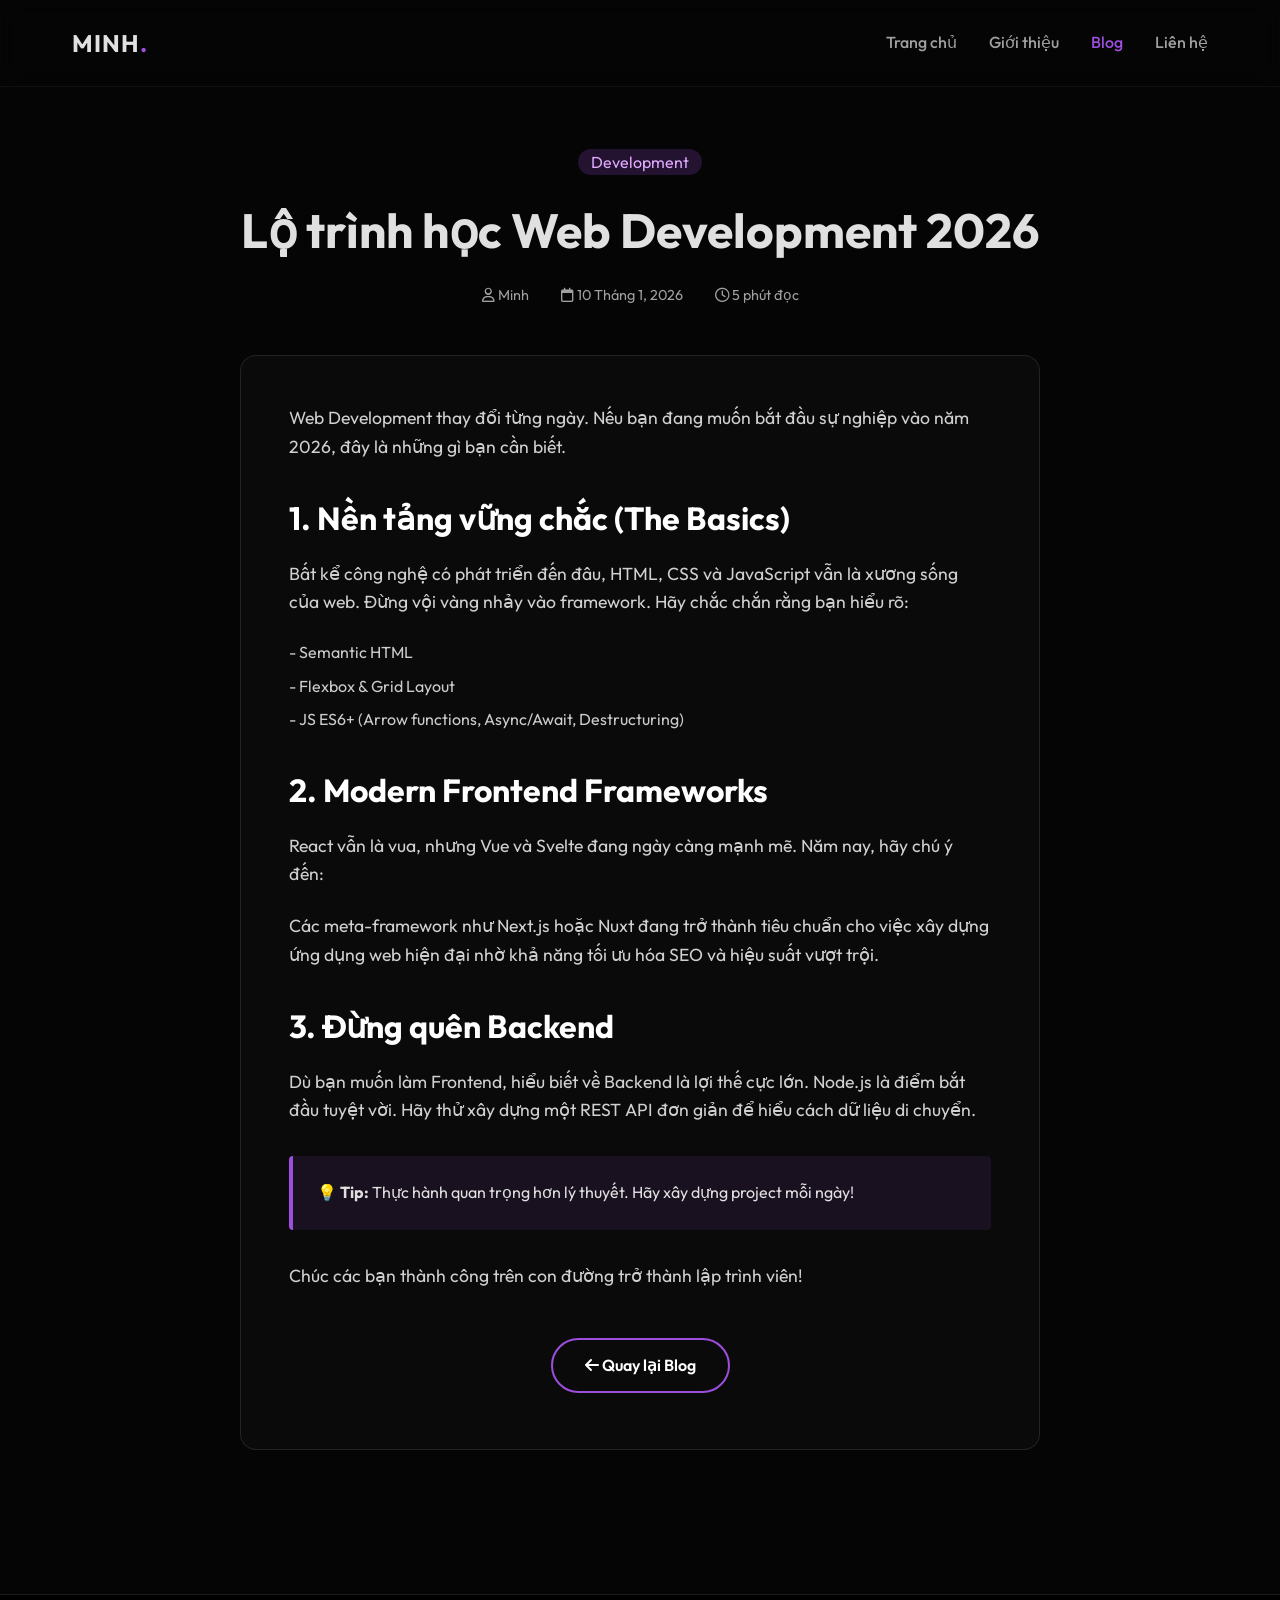
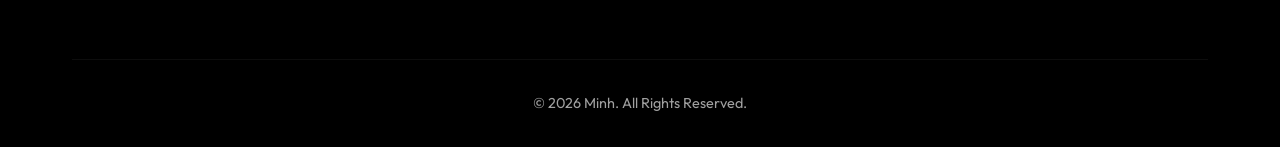
==== article.html @ b97357cf "Add project" ====
<!DOCTYPE html>
<html lang="vi">

<head>
    <meta charset="UTF-8">
    <meta name="viewport" content="width=device-width, initial-scale=1.0">
    <title>Lộ trình học Web Development 2026 • Minh</title>
    <link rel="stylesheet" href="css/style.css">
    <link rel="stylesheet" href="https://cdnjs.cloudflare.com/ajax/libs/font-awesome/6.4.0/css/all.min.css">
    <style>
        .article-header {
            padding-top: 150px;
            padding-bottom: 3rem;
            text-align: center;
        }

        .article-content {
            max-width: 800px;
            margin: 0 auto;
            background: var(--card-bg);
            padding: 3rem;
            border-radius: 16px;
            border: 1px solid var(--border-color);
        }

        .article-content h2 {
            font-size: 2rem;
            margin-top: 2rem;
            margin-bottom: 1rem;
            color: white;
        }

        .article-content p {
            margin-bottom: 1.5rem;
            font-size: 1.1rem;
            color: #d0d0d0;
        }

        .article-meta {
            display: flex;
            justify-content: center;
            gap: 2rem;
            color: var(--text-muted);
            margin-top: 1rem;
            font-size: 0.9rem;
        }

        .article-tag {
            background: rgba(157, 78, 221, 0.2);
            color: #E0AAFF;
            padding: 0.2rem 0.8rem;
            border-radius: 20px;
        }

        @media(max-width: 768px) {
            .article-content {
                padding: 1.5rem;
            }
        }
    </style>
</head>

<body>

    <nav class="navbar">
        <div class="container nav-container">
            <a href="index.html" class="logo">MINH<span style="color:var(--primary-color)">.</span></a>
            <div class="menu-toggle"><i class="fas fa-bars"></i></div>
            <ul class="nav-links">
                <li><a href="index.html">Trang chủ</a></li>
                <li><a href="index.html#about">Giới thiệu</a></li>
                <li><a href="blog.html" class="active">Blog</a></li>
                <li><a href="index.html#contact">Liên hệ</a></li>
            </ul>
        </div>
    </nav>

    <header class="article-header container fade-in">
        <span class="article-tag">Development</span>
        <h1 style="font-size: 3rem; margin: 1rem 0;">Lộ trình học Web Development 2026</h1>
        <div class="article-meta">
            <span><i class="far fa-user"></i> Minh</span>
            <span><i class="far fa-calendar"></i> 10 Tháng 1, 2026</span>
            <span><i class="far fa-clock"></i> 5 phút đọc</span>
        </div>
    </header>

    <section class="container fade-in" style="padding-bottom: 5rem;">
        <div class="article-content">
            <p>Web Development thay đổi từng ngày. Nếu bạn đang muốn bắt đầu sự nghiệp vào năm 2026, đây là những gì bạn
                cần biết.</p>

            <h2>1. Nền tảng vững chắc (The Basics)</h2>
            <p>Bất kể công nghệ có phát triển đến đâu, HTML, CSS và JavaScript vẫn là xương sống của web. Đừng vội vàng
                nhảy vào framework. Hãy chắc chắn rằng bạn hiểu rõ:</p>
            <ul>
                <li style="margin-bottom: 0.5rem; color: #ccc;">- Semantic HTML</li>
                <li style="margin-bottom: 0.5rem; color: #ccc;">- Flexbox & Grid Layout</li>
                <li style="margin-bottom: 0.5rem; color: #ccc;">- JS ES6+ (Arrow functions, Async/Await, Destructuring)
                </li>
            </ul>

            <h2>2. Modern Frontend Frameworks</h2>
            <p>React vẫn là vua, nhưng Vue và Svelte đang ngày càng mạnh mẽ. Năm nay, hãy chú ý đến:</p>
            <p>Các meta-framework như Next.js hoặc Nuxt đang trở thành tiêu chuẩn cho việc xây dựng ứng dụng web hiện
                đại nhờ khả năng tối ưu hóa SEO và hiệu suất vượt trội.</p>

            <h2>3. Đừng quên Backend</h2>
            <p>Dù bạn muốn làm Frontend, hiểu biết về Backend là lợi thế cực lớn. Node.js là điểm bắt đầu tuyệt vời. Hãy
                thử xây dựng một REST API đơn giản để hiểu cách dữ liệu di chuyển.</p>

            <div
                style="background: rgba(157, 78, 221, 0.1); padding: 1.5rem; border-left: 4px solid var(--primary-color); border-radius: 4px; margin: 2rem 0;">
                <strong>💡 Tip:</strong> Thực hành quan trọng hơn lý thuyết. Hãy xây dựng project mỗi ngày!
            </div>

            <p>Chúc các bạn thành công trên con đường trở thành lập trình viên!</p>

            <div style="margin-top: 3rem; text-align: center;">
                <a href="blog.html" class="btn btn-outline"><i class="fas fa-arrow-left"></i> Quay lại Blog</a>
            </div>
        </div>
    </section>

    <footer>
        <div class="container">
            <div class="copyright">
                &copy; 2026 Minh. All Rights Reserved.
            </div>
        </div>
    </footer>

    <script src="js/main.js"></script>
</body>

</html>
---- css/style.css ----
@import url('https://fonts.googleapis.com/css2?family=Outfit:wght@300;400;500;600;700&display=swap');

:root {
    --bg-color: #050505;
    --card-bg: #0a0a0a;
    --card-hover: #121212;
    --primary-color: #9D4EDD;
    --secondary-color: #5A189A;
    --accent-glow: rgba(157, 78, 221, 0.4);
    --text-main: #E0E0E0;
    --text-muted: #A0A0A0;
    --border-color: rgba(255, 255, 255, 0.1);
    --font-main: 'Outfit', sans-serif;
    --transition: all 0.3s ease;
}

* {
    margin: 0;
    padding: 0;
    box-sizing: border-box;
    scroll-behavior: smooth;
}

body {
    background-color: var(--bg-color);
    color: var(--text-main);
    font-family: var(--font-main);
    line-height: 1.6;
    overflow-x: hidden;
}

a {
    text-decoration: none;
    color: inherit;
    transition: var(--transition);
}

ul {
    list-style: none;
}

/* Utilities */
.container {
    max-width: 1200px;
    margin: 0 auto;
    padding: 0 2rem;
}

.section-padding {
    padding: 5rem 0;
}

.text-gradient {
    background: linear-gradient(to right, var(--primary-color), #E0AAFF);
    -webkit-background-clip: text;
    -webkit-text-fill-color: transparent;
}

.btn {
    display: inline-block;
    padding: 0.8rem 2rem;
    background: linear-gradient(135deg, var(--secondary-color), var(--primary-color));
    color: white;
    border-radius: 50px;
    font-weight: 600;
    position: relative;
    overflow: hidden;
    z-index: 1;
    border: none;
    cursor: pointer;
    box-shadow: 0 4px 15px var(--accent-glow);
}

.btn::before {
    content: '';
    position: absolute;
    top: 0;
    left: 0;
    width: 100%;
    height: 100%;
    background: linear-gradient(135deg, var(--primary-color), var(--secondary-color));
    z-index: -1;
    transition: opacity 0.3s ease;
    opacity: 0;
}

.btn:hover::before {
    opacity: 1;
}

.btn:hover {
    transform: translateY(-2px);
    box-shadow: 0 6px 20px var(--accent-glow);
}

.btn-outline {
    background: transparent;
    border: 2px solid var(--primary-color);
    box-shadow: none;
}

.btn-outline:hover {
    background: var(--primary-color);
    box-shadow: 0 4px 15px var(--accent-glow);
}

/* Navbar */
.navbar {
    position: fixed;
    top: 0;
    left: 0;
    width: 100%;
    padding: 1.5rem 0;
    background: rgba(5, 5, 5, 0.8);
    backdrop-filter: blur(10px);
    z-index: 1000;
    border-bottom: 1px solid rgba(255,255,255,0.05);
}

.nav-container {
    display: flex;
    justify-content: space-between;
    align-items: center;
}

.logo {
    font-size: 1.5rem;
    font-weight: 700;
    letter-spacing: 1px;
}

.nav-links {
    display: flex;
    gap: 2rem;
}

.nav-links a {
    font-weight: 500;
    color: var(--text-muted);
}

.nav-links a:hover, .nav-links a.active {
    color: var(--primary-color);
}

.menu-toggle {
    display: none;
    font-size: 1.5rem;
    cursor: pointer;
}

/* Hero Section */
.hero {
    height: 100vh;
    display: flex;
    align-items: center;
    position: relative;
    overflow: hidden;
}

.hero::before {
    content: '';
    position: absolute;
    width: 600px;
    height: 600px;
    background: radial-gradient(circle, var(--secondary-color) 0%, transparent 70%);
    top: -100px;
    right: -100px;
    opacity: 0.2;
    filter: blur(80px);
    z-index: -1;
}

.hero-content {
    max-width: 600px;
}

.hero h1 {
    font-size: 4rem;
    line-height: 1.1;
    margin-bottom: 1.5rem;
}

.hero p {
    font-size: 1.2rem;
    color: var(--text-muted);
    margin-bottom: 2rem;
}

.hero-buttons {
    display: flex;
    gap: 1rem;
}

/* Section Headers */
.section-header {
    text-align: center;
    margin-bottom: 4rem;
}

.section-header h2 {
    font-size: 2.5rem;
    margin-bottom: 1rem;
}

.section-header p {
    color: var(--text-muted);
    max-width: 600px;
    margin: 0 auto;
}

/* Cards (Blog & Features) */
.grid-3 {
    display: grid;
    grid-template-columns: repeat(auto-fit, minmax(300px, 1fr));
    gap: 2rem;
}

.card {
    background: var(--card-bg);
    border: 1px solid var(--border-color);
    border-radius: 16px;
    padding: 2rem;
    transition: var(--transition);
    position: relative;
    overflow: hidden;
    display: flex;
    flex-direction: column;
}

.card:hover {
    transform: translateY(-10px);
    border-color: var(--primary-color);
    box-shadow: 0 10px 30px -10px rgba(0,0,0,0.5);
}

.card-image {
    width: 100%;
    height: 200px;
    background-color: #1a1a1a;
    border-radius: 8px;
    margin-bottom: 1.5rem;
    object-fit: cover;
}

.card-date {
    font-size: 0.85rem;
    color: var(--primary-color);
    margin-bottom: 0.5rem;
    font-weight: 600;
}

.card h3 {
    font-size: 1.5rem;
    margin-bottom: 1rem;
}

.card p {
    color: var(--text-muted);
    margin-bottom: 1.5rem;
    flex-grow: 1;
}

.read-more {
    color: var(--primary-color);
    font-weight: 600;
    display: flex;
    align-items: center;
    gap: 0.5rem;
}

.read-more:hover {
    gap: 0.8rem;
}

/* Footer */
footer {
    background: #000;
    padding: 4rem 0 2rem;
    margin-top: 4rem;
    border-top: 1px solid var(--border-color);
}

.footer-content {
    display: grid;
    grid-template-columns: repeat(auto-fit, minmax(200px, 1fr));
    gap: 2rem;
    margin-bottom: 3rem;
}

.footer-col h4 {
    margin-bottom: 1.5rem;
    font-size: 1.2rem;
}

.footer-col a {
    display: block;
    color: var(--text-muted);
    margin-bottom: 0.8rem;
}

.footer-col a:hover {
    color: var(--primary-color);
}

.copyright {
    text-align: center;
    padding-top: 2rem;
    border-top: 1px solid rgba(255,255,255,0.05);
    color: var(--text-muted);
    font-size: 0.9rem;
}

/* Mobile Responsive */
@media (max-width: 768px) {
    .hero h1 {
        font-size: 3rem;
    }
    
    .menu-toggle {
        display: block;
    }
    
    .nav-links {
        position: fixed;
        top: 70px;
        right: -100%;
        width: 100%;
        height: calc(100vh - 70px);
        background: var(--bg-color);
        flex-direction: column;
        align-items: center;
        justify-content: center;
        transition: 0.4s ease;
    }
    
    .nav-links.active {
        right: 0;
    }
}

/* Animations */
.fade-in {
    opacity: 0;
    transform: translateY(30px);
    transition: all 0.6s ease;
}

.fade-in.visible {
    opacity: 1;
    transform: translateY(0);
}
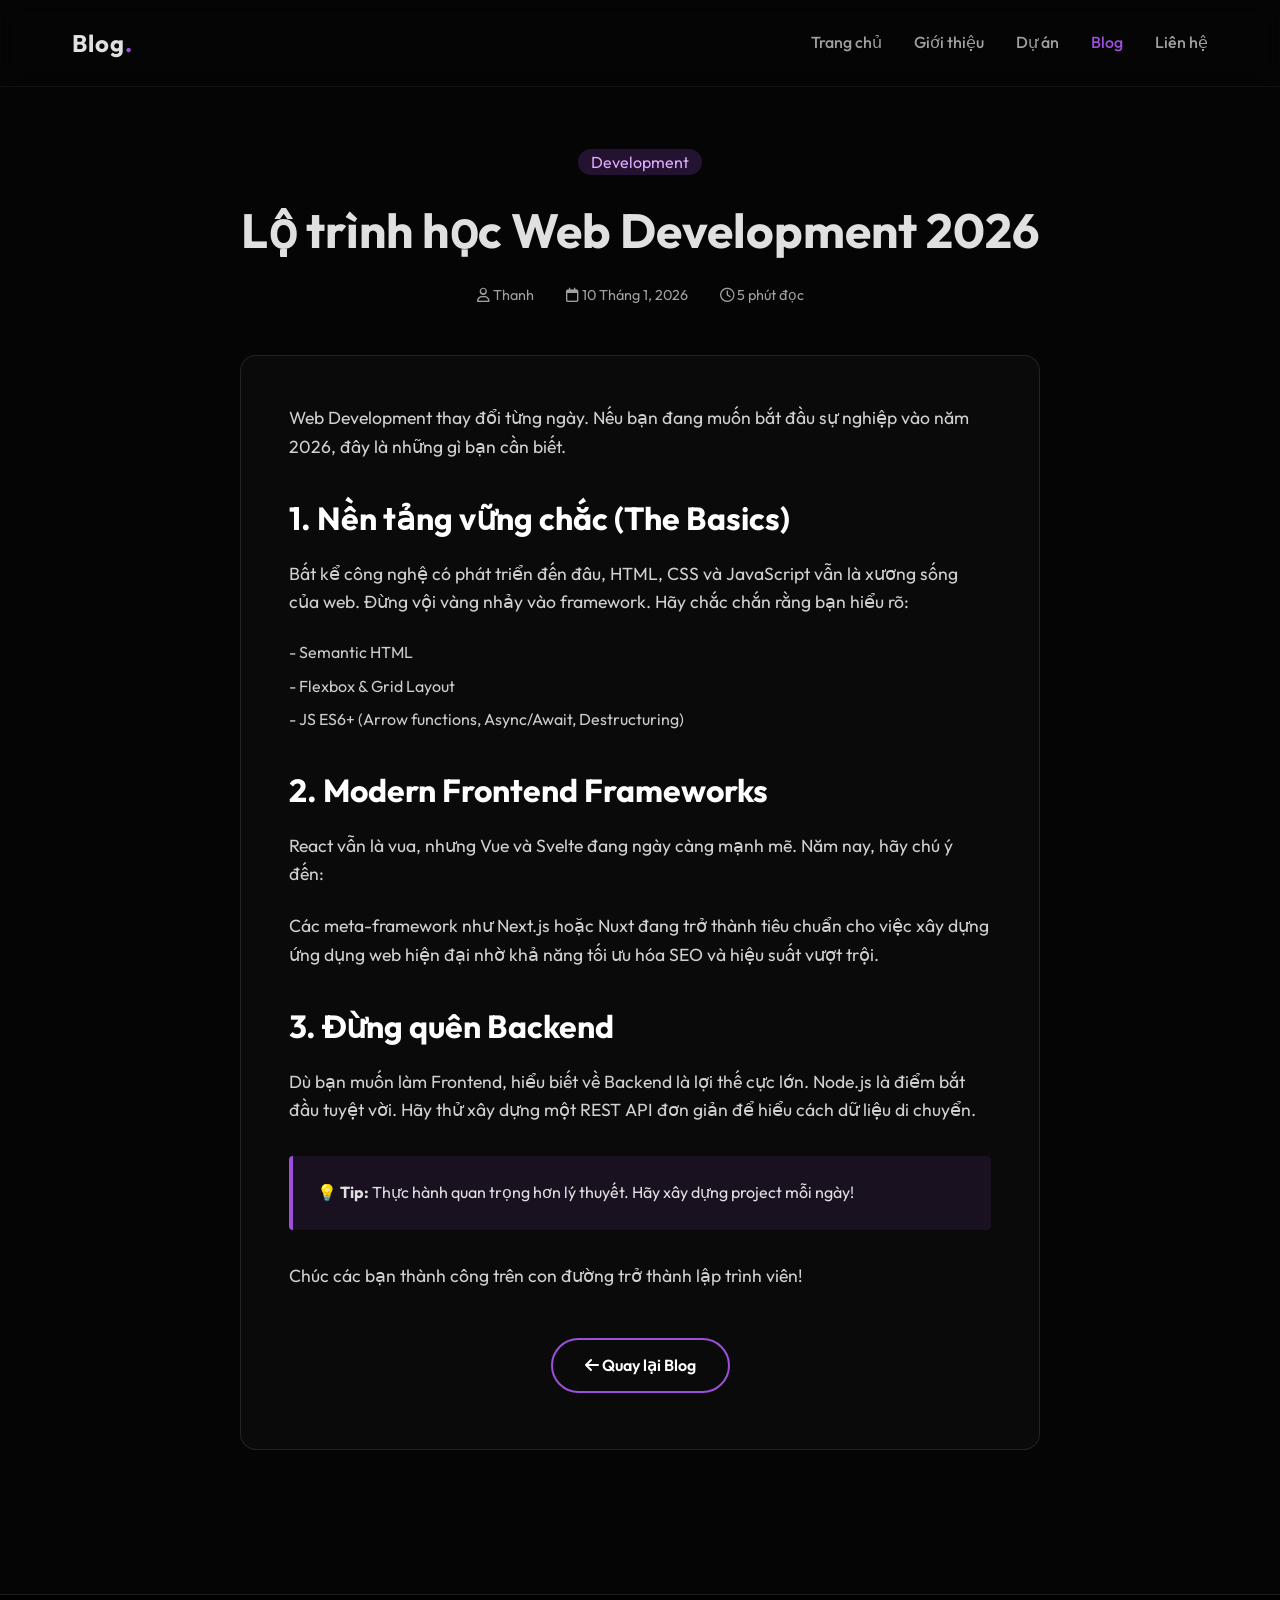
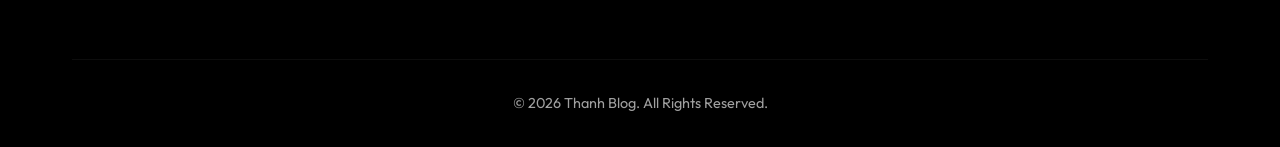
==== commit 504c905f: "Update Blog" ====
--- a/article.html
+++ b/article.html
@@ -4,9 +4,10 @@
 <head>
     <meta charset="UTF-8">
     <meta name="viewport" content="width=device-width, initial-scale=1.0">
-    <title>Lộ trình học Web Development 2026 • Minh</title>
+    <title>Lộ trình học Web Development 2026 • Thanh</title>
     <link rel="stylesheet" href="css/style.css">
     <link rel="stylesheet" href="https://cdnjs.cloudflare.com/ajax/libs/font-awesome/6.4.0/css/all.min.css">
+    <link rel="icon" type="image/svg+xml" href="data:image/svg+xml,<svg xmlns='http://www.w3.org/2000/svg' viewBox='0 0 100 100'><rect width='100' height='100' rx='20' fill='%239D4EDD'/><text x='50%' y='50%' font-family='sans-serif' font-size='60' fill='white' font-weight='bold' text-anchor='middle' dominant-baseline='central'>B</text></svg>">
     <style>
         .article-header {
             padding-top: 150px;
@@ -64,11 +65,12 @@
 
     <nav class="navbar">
         <div class="container nav-container">
-            <a href="index.html" class="logo">MINH<span style="color:var(--primary-color)">.</span></a>
+            <a href="index.html" class="logo">Blog<span style="color:var(--primary-color)">.</span></a>
             <div class="menu-toggle"><i class="fas fa-bars"></i></div>
             <ul class="nav-links">
                 <li><a href="index.html">Trang chủ</a></li>
                 <li><a href="index.html#about">Giới thiệu</a></li>
+                <li><a href="index.html#projects">Dự án</a></li>
                 <li><a href="blog.html" class="active">Blog</a></li>
                 <li><a href="index.html#contact">Liên hệ</a></li>
             </ul>
@@ -79,7 +81,7 @@
         <span class="article-tag">Development</span>
         <h1 style="font-size: 3rem; margin: 1rem 0;">Lộ trình học Web Development 2026</h1>
         <div class="article-meta">
-            <span><i class="far fa-user"></i> Minh</span>
+            <span><i class="far fa-user"></i> Thanh</span>
             <span><i class="far fa-calendar"></i> 10 Tháng 1, 2026</span>
             <span><i class="far fa-clock"></i> 5 phút đọc</span>
         </div>
@@ -125,10 +127,12 @@
     <footer>
         <div class="container">
             <div class="copyright">
-                &copy; 2026 Minh. All Rights Reserved.
+                &copy; 2026 Thanh Blog. All Rights Reserved.
             </div>
         </div>
     </footer>
+
+    <button id="backToTop" class="back-to-top" title="Lên đầu trang"><i class="fas fa-arrow-up"></i></button>
 
     <script src="js/main.js"></script>
 </body>
--- a/css/style.css
+++ b/css/style.css
@@ -53,6 +53,7 @@
 .text-gradient {
     background: linear-gradient(to right, var(--primary-color), #E0AAFF);
     -webkit-background-clip: text;
+    background-clip: text;
     -webkit-text-fill-color: transparent;
 }
 
@@ -229,9 +230,9 @@
 }
 
 .card:hover {
-    transform: translateY(-10px);
+    transform: translateY(-10px) scale(1.01);
     border-color: var(--primary-color);
-    box-shadow: 0 10px 30px -10px rgba(0,0,0,0.5);
+    box-shadow: 0 10px 30px -10px var(--accent-glow);
 }
 
 .card-image {
@@ -350,3 +351,47 @@
     opacity: 1;
     transform: translateY(0);
 }
+
+/* Animations & Effects Improvements */
+@keyframes float {
+    0% { transform: translateY(0px); }
+    50% { transform: translateY(-10px); }
+    100% { transform: translateY(0px); }
+}
+
+.hero-content {
+    animation: float 6s ease-in-out infinite;
+}
+
+/* Back to Top Button */
+.back-to-top {
+    position: fixed;
+    bottom: 30px;
+    right: 30px;
+    width: 50px;
+    height: 50px;
+    background: linear-gradient(135deg, var(--primary-color), var(--secondary-color));
+    color: white;
+    border: none;
+    border-radius: 50%;
+    font-size: 1.2rem;
+    cursor: pointer;
+    box-shadow: 0 4px 15px var(--accent-glow);
+    opacity: 0;
+    visibility: hidden;
+    transform: translateY(20px);
+    transition: all 0.3s ease;
+    z-index: 999;
+}
+
+.back-to-top.show {
+    opacity: 1;
+    visibility: visible;
+    transform: translateY(0);
+}
+
+.back-to-top:hover {
+    transform: translateY(-5px);
+    box-shadow: 0 6px 20px var(--accent-glow);
+    background: linear-gradient(135deg, var(--secondary-color), var(--primary-color));
+}
